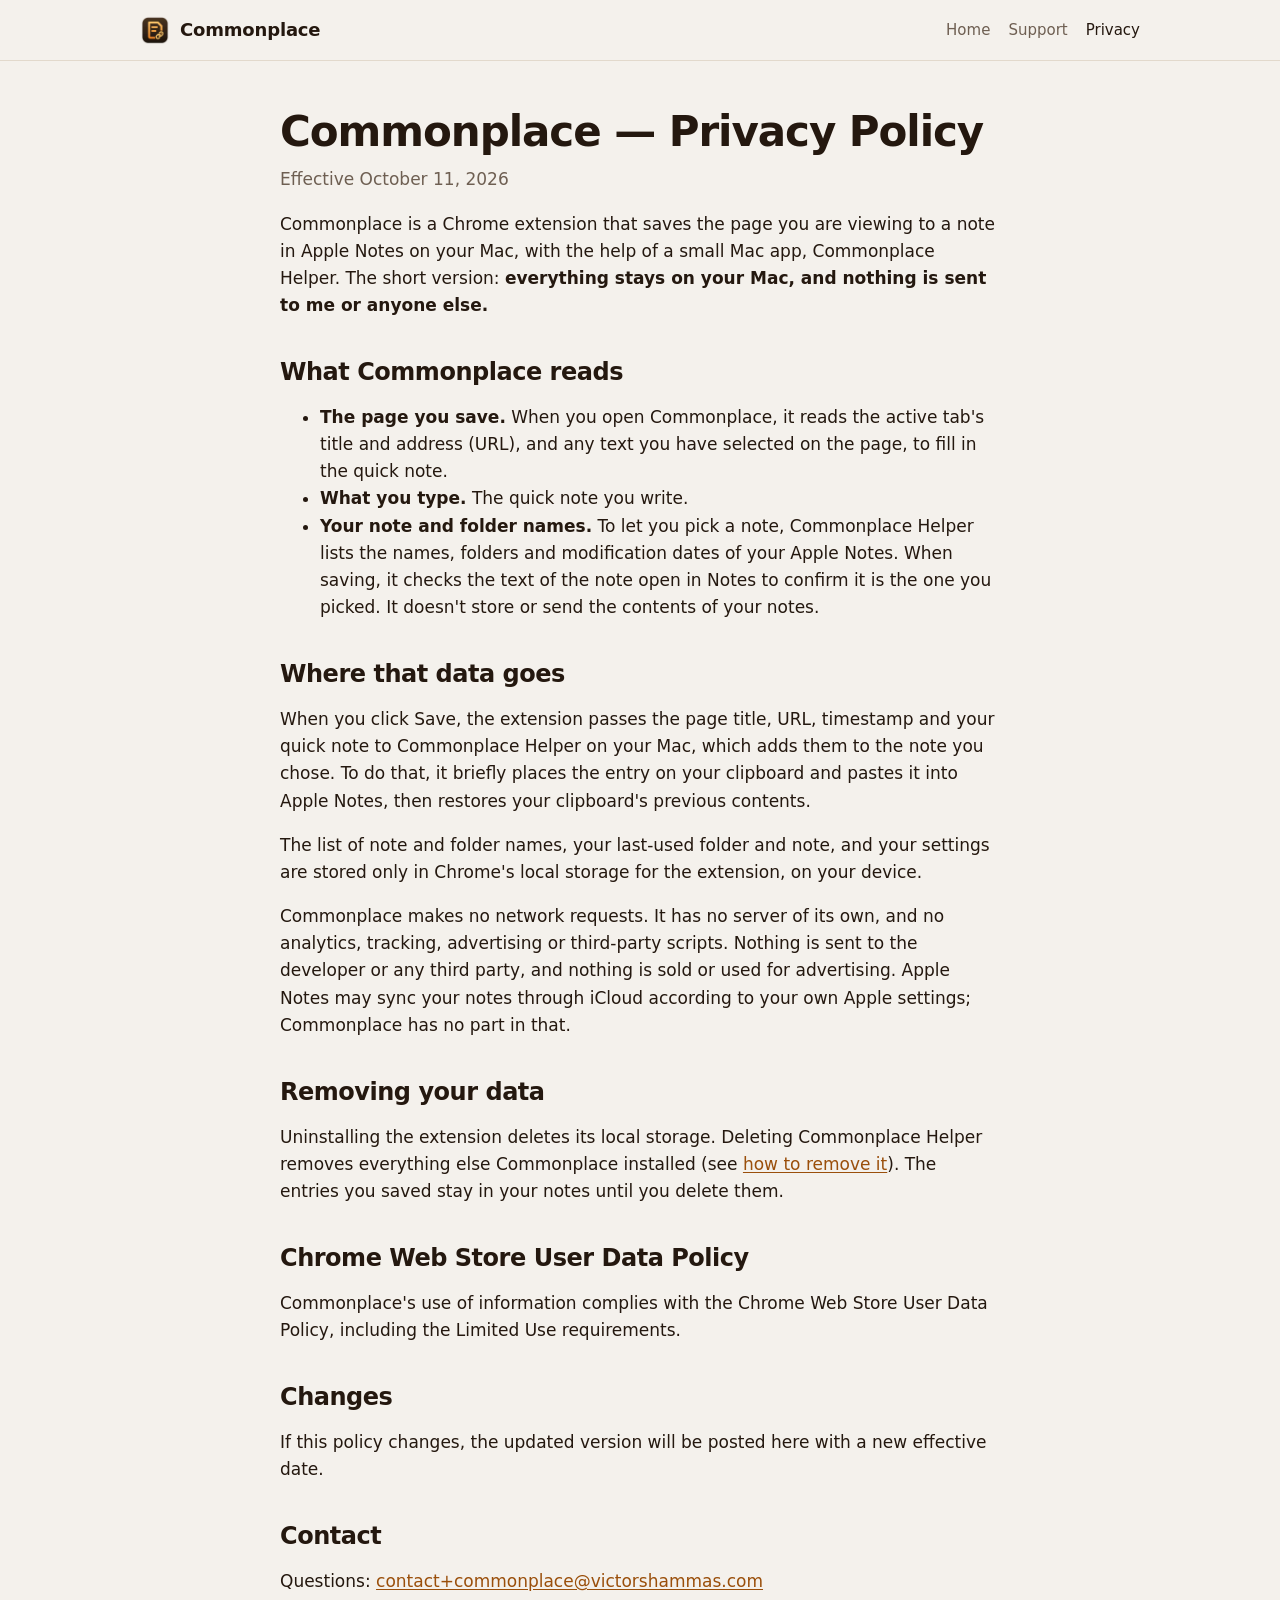
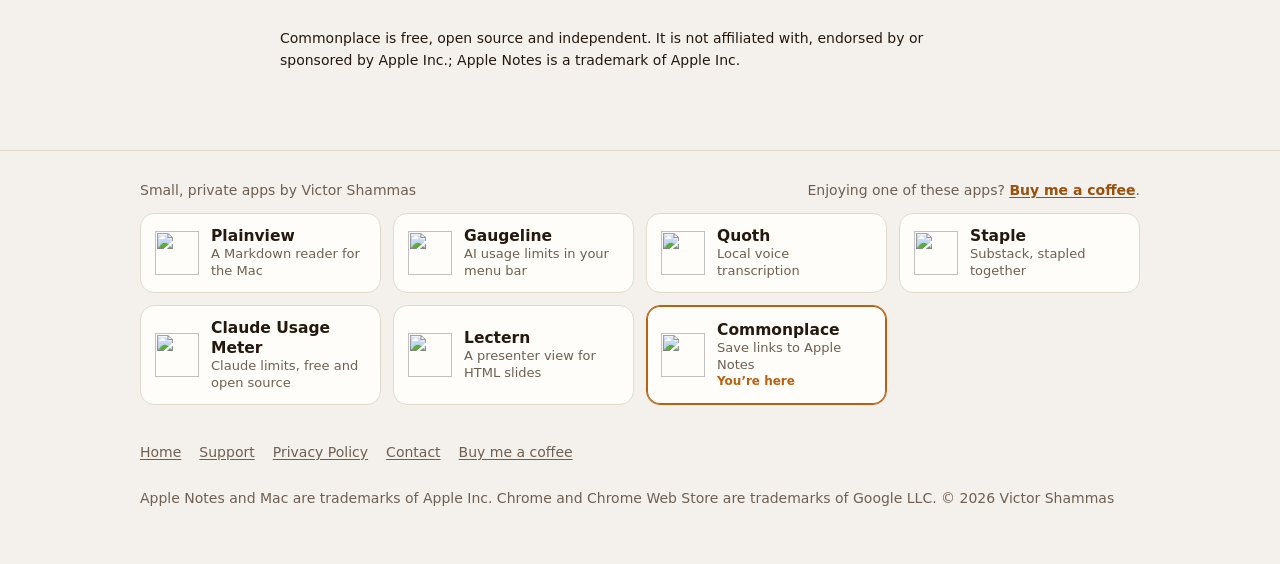
==== docs/privacy.html @ 4eefa0d8 "Add the Commonplace website (victorshammas.com/commonplace) Home, support and privacy pages in the s" ====
<!doctype html>
<html lang="en">
<head>
<meta charset="utf-8">
<meta name="viewport" content="width=device-width, initial-scale=1">
<title>Privacy Policy · Commonplace</title>
<meta name="description" content="Commonplace privacy policy: everything stays on your Mac. No account, no server, no analytics, no network requests, and nothing is sent to the developer or anyone else.">
<meta name="color-scheme" content="light dark">
<link rel="icon" type="image/png" href="favicon.png">
<link rel="apple-touch-icon" href="apple-touch-icon.png">
<link rel="stylesheet" href="style.css">
</head>
<body>
<header class="site-header">
  <div class="wrap">
    <a class="brand" href="./"><img src="icon.png" alt="" width="30" height="30">Commonplace</a>
    <nav class="nav" aria-label="Main">
      <a href="./" class="hide-sm">Home</a>
      <a href="support.html">Support</a>
      <a href="privacy.html" aria-current="page">Privacy</a>
    </nav>
  </div>
</header>

<main class="doc">
  <div class="wrap narrow">
    <!-- Text from PRIVACY.md in the repository root. Keep the two in sync. -->
    <h1>Commonplace — Privacy Policy</h1>
    <p class="meta-line">Effective October 11, 2026</p>

    <p>Commonplace is a Chrome extension that saves the page you are viewing to a note in Apple Notes on your Mac, with the help of a small Mac app, Commonplace Helper. The short version: <strong>everything stays on your Mac, and nothing is sent to me or anyone else.</strong></p>

    <h2>What Commonplace reads</h2>
    <ul>
      <li><strong>The page you save.</strong> When you open Commonplace, it reads the active tab's title and address (URL), and any text you have selected on the page, to fill in the quick note.</li>
      <li><strong>What you type.</strong> The quick note you write.</li>
      <li><strong>Your note and folder names.</strong> To let you pick a note, Commonplace Helper lists the names, folders and modification dates of your Apple Notes. When saving, it checks the text of the note open in Notes to confirm it is the one you picked. It doesn't store or send the contents of your notes.</li>
    </ul>

    <h2>Where that data goes</h2>
    <p>When you click Save, the extension passes the page title, URL, timestamp and your quick note to Commonplace Helper on your Mac, which adds them to the note you chose. To do that, it briefly places the entry on your clipboard and pastes it into Apple Notes, then restores your clipboard's previous contents.</p>
    <p>The list of note and folder names, your last-used folder and note, and your settings are stored only in Chrome's local storage for the extension, on your device.</p>
    <p>Commonplace makes no network requests. It has no server of its own, and no analytics, tracking, advertising or third-party scripts. Nothing is sent to the developer or any third party, and nothing is sold or used for advertising. Apple Notes may sync your notes through iCloud according to your own Apple settings; Commonplace has no part in that.</p>

    <h2>Removing your data</h2>
    <p>Uninstalling the extension deletes its local storage. Deleting Commonplace Helper removes everything else Commonplace installed (see <a href="support.html#remove">how to remove it</a>). The entries you saved stay in your notes until you delete them.</p>

    <h2>Chrome Web Store User Data Policy</h2>
    <p>Commonplace's use of information complies with the Chrome Web Store User Data Policy, including the Limited Use requirements.</p>

    <h2>Changes</h2>
    <p>If this policy changes, the updated version will be posted here with a new effective date.</p>

    <h2>Contact</h2>
    <p>Questions: <a href="mailto:contact+commonplace@victorshammas.com">contact+commonplace@victorshammas.com</a></p>

    <p class="fineprint" style="margin-top:32px">Commonplace is free, open source and independent. It is not affiliated with, endorsed by or sponsored by Apple Inc.; Apple Notes is a trademark of Apple Inc.</p>
  </div>
</main>

<section class="app-bar" aria-label="Apps by Victor Shammas">
  <div class="wrap">
    <div class="app-bar-head">
      <p class="app-bar-title"><a href="https://victorshammas.com/apps/">Small, private apps by Victor Shammas</a></p>
      <p class="app-bar-coffee">Enjoying one of these apps? <a href="https://buymeacoffee.com/victorshammas">Buy me a coffee</a>.</p>
    </div>
    <div class="app-tiles">
      <a class="app-tile" href="https://victorshammas.com/plainview/"><img src="https://victorshammas.com/plainview/icon.png" alt="" width="44" height="44"><span><strong>Plainview</strong><small>A Markdown reader for the Mac</small></span></a>
      <a class="app-tile" href="https://victorshammas.com/gaugeline/"><img src="https://victorshammas.com/gaugeline/icon.png" alt="" width="44" height="44"><span><strong>Gaugeline</strong><small>AI usage limits in your menu bar</small></span></a>
      <a class="app-tile" href="https://victorshammas.com/quoth/"><img src="https://victorshammas.com/quoth/icon.png" alt="" width="44" height="44"><span><strong>Quoth</strong><small>Local voice transcription</small></span></a>
      <a class="app-tile" href="https://victorshammas.com/staple/"><img src="https://victorshammas.com/staple/icon.png" alt="" width="44" height="44"><span><strong>Staple</strong><small>Substack, stapled together</small></span></a>
      <a class="app-tile" href="https://victorshammas.com/claude-usage-meter/"><img src="https://victorshammas.com/claude-usage-meter/icon.png" alt="" width="44" height="44"><span><strong>Claude Usage Meter</strong><small>Claude limits, free and open source</small></span></a>
      <a class="app-tile" href="https://victorshammas.com/lectern/"><img src="https://victorshammas.com/lectern/icon.png" alt="" width="44" height="44"><span><strong>Lectern</strong><small>A presenter view for HTML slides</small></span></a>
      <a class="app-tile current" aria-current="page" href="https://victorshammas.com/commonplace/"><img src="https://victorshammas.com/commonplace/icon.png" alt="" width="44" height="44"><span><strong>Commonplace</strong><small>Save links to Apple Notes</small><em>You’re here</em></span></a>
    </div>
  </div>
</section>

<footer>
  <div class="wrap">
    <nav aria-label="Footer"><a href="./">Home</a><a href="support.html">Support</a><a href="privacy.html">Privacy Policy</a><a href="mailto:contact+commonplace@victorshammas.com">Contact</a><a href="https://buymeacoffee.com/victorshammas">Buy me a coffee</a></nav>
    <p>Apple Notes and Mac are trademarks of Apple Inc. Chrome and Chrome Web Store are trademarks of Google LLC. © 2026 Victor Shammas</p>
  </div>
</footer>
</body>
</html>
---- docs/style.css ----
/* Commonplace site: one stylesheet, no external fonts, scripts or trackers.
   Shared with Plainview, Gaugeline and Quoth (victorshammas.com); only the hero figure and the four-tile app bar differ. */
:root {
  /* Brand palette, matching the extension icon: espresso (#553E27 → #261B10), amber (#FFD27E → #F39C2F). Same as Gaugeline's. */
  --bg: #f4f1ec;
  --surface: #fffdf9;
  --surface-2: #ece6dd;
  --text: #24180f;
  --muted: #6e5f52;
  --line: #e2d9cc;
  --accent: #b8610f;
  --accent-ink: #ffffff;
  --link: #9a4f0b;
  --glow: rgba(238, 138, 37, .14);
  --ok: #3fa66b;
  --warn: #e8a33a;
  --bad: #e0563a;
  --track: #e7dfd3;
  --code-bg: #ede6dc;
  --shadow: 0 1px 2px rgba(36, 24, 15, .06), 0 8px 28px rgba(36, 24, 15, .09);
  --radius: 14px;
  color-scheme: light dark;
}
@media (prefers-color-scheme: dark) {
  :root {
    --bg: #1c140e;
    --surface: #2a1f16;
    --surface-2: #241a12;
    --text: #f6ebdd;
    --muted: #bca892;
    --line: #46321f;
    --accent: #ffb457;
    --accent-ink: #1c140e;
    --link: #ffc56a;
    --glow: rgba(255, 197, 106, .12);
    --track: #46321f;
    --code-bg: #33261b;
    --shadow: 0 1px 2px rgba(0, 0, 0, .35), 0 10px 30px rgba(0, 0, 0, .4);
  }
}

* { box-sizing: border-box; }
html { -webkit-text-size-adjust: 100%; }
body {
  margin: 0;
  background: var(--bg);
  color: var(--text);
  font: 17px/1.6 -apple-system, BlinkMacSystemFont, "SF Pro Text", "Segoe UI", system-ui, sans-serif;
  -webkit-font-smoothing: antialiased;
}
a { color: var(--link); text-underline-offset: 2px; }
a:hover { text-decoration-thickness: 2px; }
img { max-width: 100%; height: auto; }
code, kbd {
  font: .9em/1.4 ui-monospace, "SF Mono", Menlo, monospace;
  background: var(--code-bg);
  border-radius: 6px;
  padding: .12em .4em;
  overflow-wrap: anywhere;
}
pre {
  background: var(--code-bg);
  border-radius: 10px;
  padding: 14px 16px;
  overflow-x: auto;
  font: 14px/1.5 ui-monospace, "SF Mono", Menlo, monospace;
}
pre code { background: none; padding: 0; }

.wrap { max-width: 1040px; margin: 0 auto; padding: 0 20px; }
.narrow { max-width: 760px; }

/* Header */
.site-header { border-bottom: 1px solid var(--line); background: color-mix(in srgb, var(--bg) 88%, transparent); position: sticky; top: 0; backdrop-filter: saturate(160%) blur(12px); -webkit-backdrop-filter: saturate(160%) blur(12px); z-index: 10; }
.site-header .wrap { display: flex; align-items: center; justify-content: space-between; gap: 16px; height: 60px; }
.brand { display: flex; align-items: center; gap: 10px; font-weight: 700; font-size: 18px; color: var(--text); text-decoration: none; letter-spacing: -.01em; }
.brand img { width: 30px; height: 30px; }
.nav { display: flex; gap: 18px; font-size: 15px; }
.nav a { color: var(--muted); text-decoration: none; }
.nav a:hover, .nav a[aria-current="page"] { color: var(--text); }

/* Hero */
.hero { padding: 72px 0 40px; background: radial-gradient(60% 70% at 78% 40%, var(--glow), transparent 70%); }
.hero .wrap { display: grid; grid-template-columns: 1.05fr 1fr; gap: 48px; align-items: center; }
.hero-icon { width: 96px; height: 96px; margin-bottom: 18px; }
h1 { font-size: clamp(34px, 5vw, 52px); line-height: 1.08; letter-spacing: -.025em; margin: 0 0 18px; }
.lede { font-size: 20px; color: var(--muted); margin: 0 0 26px; max-width: 34em; }
.cta-row { display: flex; flex-wrap: wrap; align-items: center; gap: 14px 18px; }
.btn {
  display: inline-flex; align-items: center; gap: 10px;
  background: var(--text); color: var(--bg);
  padding: 12px 20px; border-radius: 12px;
  font-weight: 600; text-decoration: none; font-size: 16px;
}
.btn:hover { opacity: .9; }
.btn small { font-weight: 500; opacity: .75; }
.fineprint { color: var(--muted); font-size: 14px; }

/* Screenshot frame: a real 1280×800 screenshot in a plain window. */
.shot { margin: 0; background: var(--surface); border: 1px solid var(--line); border-radius: 12px; box-shadow: var(--shadow); overflow: hidden; }
.win-bar { display: flex; align-items: center; gap: 8px; height: 34px; padding: 0 14px; border-bottom: 1px solid var(--line); background: var(--surface-2); font-size: 13px; font-weight: 600; color: var(--muted); }
.win-bar i { width: 12px; height: 12px; border-radius: 50%; background: #ff5f57; }
.win-bar i:nth-child(2) { background: #febc2e; } .win-bar i:nth-child(3) { background: #28c840; margin-right: 8px; }
.shot img { display: block; width: 100%; height: auto; }
.shot-wide { max-width: 880px; margin: 32px auto 0; }

/* Sections */
section { padding: 48px 0; }
h2 { font-size: clamp(26px, 3.4vw, 34px); letter-spacing: -.02em; line-height: 1.15; margin: 0 0 12px; }
h3 { font-size: 19px; margin: 0 0 6px; letter-spacing: -.01em; }
.section-lede { color: var(--muted); margin: 0 0 28px; max-width: 40em; }
.grid { display: grid; grid-template-columns: repeat(3, 1fr); gap: 16px; }
.card { background: var(--surface); border: 1px solid var(--line); border-radius: var(--radius); padding: 24px 28px; }
.card p { margin: 0; color: var(--muted); font-size: 15.5px; }
.steps { counter-reset: s; display: grid; grid-template-columns: repeat(3, 1fr); gap: 16px; }
.steps .card::before { counter-increment: s; content: counter(s); display: inline-grid; place-items: center; width: 30px; height: 30px; border-radius: 50%; background: var(--accent); color: var(--accent-ink); font-weight: 700; margin-bottom: 10px; }
.band { background: var(--surface-2); border-block: 1px solid var(--line); }
.checks { list-style: none; padding: 0; margin: 0; display: grid; grid-template-columns: 1fr 1fr; gap: 10px 28px; }
.checks li { padding-left: 28px; position: relative; }
.checks li::before { content: ""; position: absolute; left: 4px; top: .45em; width: 12px; height: 7px; border-left: 2.5px solid var(--accent); border-bottom: 2.5px solid var(--accent); transform: rotate(-45deg); }

/* Docs pages */
.doc { padding: 48px 0 24px; }
.doc h1 { font-size: clamp(30px, 4.4vw, 42px); }
.doc h2 { font-size: 24px; margin-top: 40px; }
.doc h3 { margin-top: 26px; }
.doc p, .doc li { color: var(--text); }
.doc .meta-line { color: var(--muted); margin-top: -6px; }
.tldr { background: var(--surface); border: 1px solid var(--line); border-left: 4px solid var(--accent); border-radius: 10px; padding: 18px 28px; margin: 24px 0; }
.tldr ul { margin: 8px 0 0; padding-left: 20px; }
table { width: 100%; border-collapse: collapse; margin: 16px 0; font-size: 15.5px; display: block; overflow-x: auto; }
th, td { text-align: left; vertical-align: top; padding: 10px 12px; border-bottom: 1px solid var(--line); }
th { color: var(--muted); font-weight: 600; font-size: 14px; }
details { background: var(--surface); border: 1px solid var(--line); border-radius: 12px; padding: 6px 28px; margin: 12px 0; }
details[open] { padding-bottom: 18px; }
summary { cursor: pointer; font-weight: 600; padding: 14px 0; list-style-position: inside; }
summary::-webkit-details-marker { margin-right: 6px; }
details > :not(summary) { margin-left: 0; margin-right: 0; }
summary::marker { color: var(--muted); }
.toc { display: flex; flex-wrap: wrap; gap: 8px; margin: 18px 0 8px; padding: 0; list-style: none; }
.toc a { display: inline-block; padding: 6px 12px; border: 1px solid var(--line); border-radius: 999px; text-decoration: none; color: var(--text); font-size: 14.5px; background: var(--surface); }

/* Footer */
footer { border-top: 1px solid var(--line); margin-top: 40px; padding: 28px 0 40px; color: var(--muted); font-size: 14px; }
footer .wrap { display: grid; gap: 10px; }
footer nav { display: flex; flex-wrap: wrap; gap: 18px; }
footer a { color: var(--muted); }

@media (max-width: 820px) {
  details, .card, .tldr { padding-left: 20px; padding-right: 20px; }
  .hero { padding-top: 40px; }
  .hero .wrap, .grid, .steps { grid-template-columns: 1fr; }
  .hero .wrap { gap: 32px; }
  .checks { grid-template-columns: 1fr; }
  .nav { gap: 14px; }
}
@media (max-width: 600px) {
  .stack thead { display: none; }
  .stack, .stack tbody, .stack tr, .stack td { display: block; width: 100%; }
  .stack tr { border-bottom: 1px solid var(--line); padding: 8px 0; }
  .stack td { border: 0; padding: 4px 0; }
  .stack td:first-child { font-weight: 600; }
  .stack td:not(:first-child)::before { content: attr(data-label) ": "; color: var(--muted); font-weight: 600; }
}
@media (max-width: 420px) {
  .nav a.hide-sm { display: none; }
  body { font-size: 16px; }
  .lede { font-size: 18px; }
}

/* App bar: the family of apps, shared by every site (Plainview, Gaugeline, Quoth, Staple, Claude Usage Meter, Lectern, Commonplace). */
.app-bar { border-top: 1px solid var(--line); margin-top: 40px; padding: 28px 0 8px; }
.app-bar + footer { margin-top: 0; border-top: 0; }
.app-bar-title { color: var(--muted); font-size: 14px; margin: 0 0 12px; }
.app-bar-head { display: flex; flex-wrap: wrap; justify-content: space-between; align-items: baseline; gap: 4px 18px; margin: 0 0 12px; }
.app-bar-head p { margin: 0; color: var(--muted); font-size: 14px; }
.app-bar-title a { color: inherit; text-decoration: none; }
.app-bar-title a:hover { color: var(--text); text-decoration: underline; }
.app-bar-coffee a { color: var(--link); font-weight: 600; }
.app-tiles { display: grid; grid-template-columns: repeat(4, 1fr); gap: 12px; }
.app-tile { display: flex; align-items: center; gap: 12px; padding: 12px 14px; border: 1px solid var(--line); border-radius: var(--radius); background: var(--surface); color: var(--text); text-decoration: none; }
.app-tile:hover { border-color: var(--accent); }
.app-tile img { width: 44px; height: 44px; flex: none; }
.app-tile span { display: grid; line-height: 1.3; }
.app-tile strong { font-size: 15.5px; }
.app-tile small { color: var(--muted); font-size: 13px; }
.app-tile em { color: var(--accent); font-size: 12px; font-style: normal; font-weight: 600; }
.app-tile.current { box-shadow: inset 0 0 0 1px var(--accent); border-color: var(--accent); }
/* Seven apps: four across, then three; icon beside the text. */
@media (max-width: 1000px) { .app-tiles { grid-template-columns: repeat(3, 1fr); } }
@media (max-width: 760px) { .app-tiles { grid-template-columns: 1fr 1fr; } }
@media (max-width: 560px) { .app-tiles { grid-template-columns: 1fr; } }
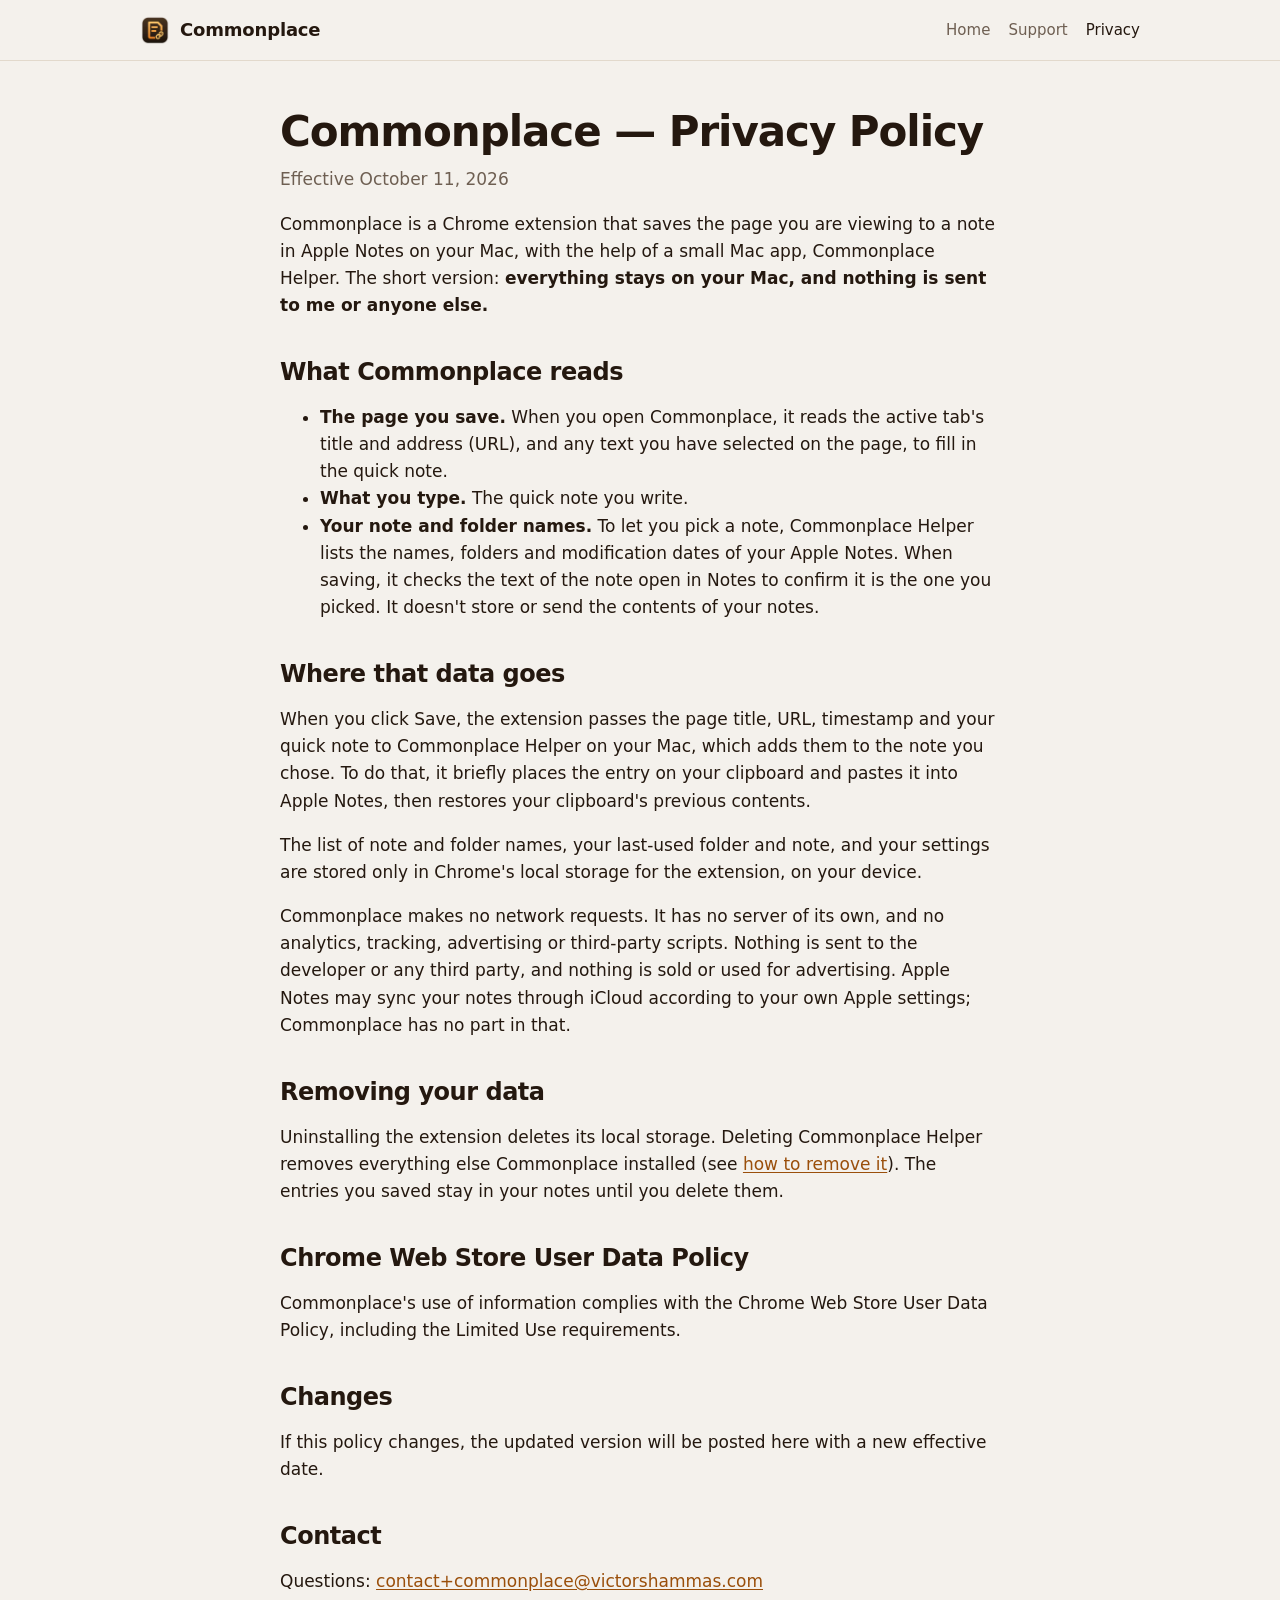
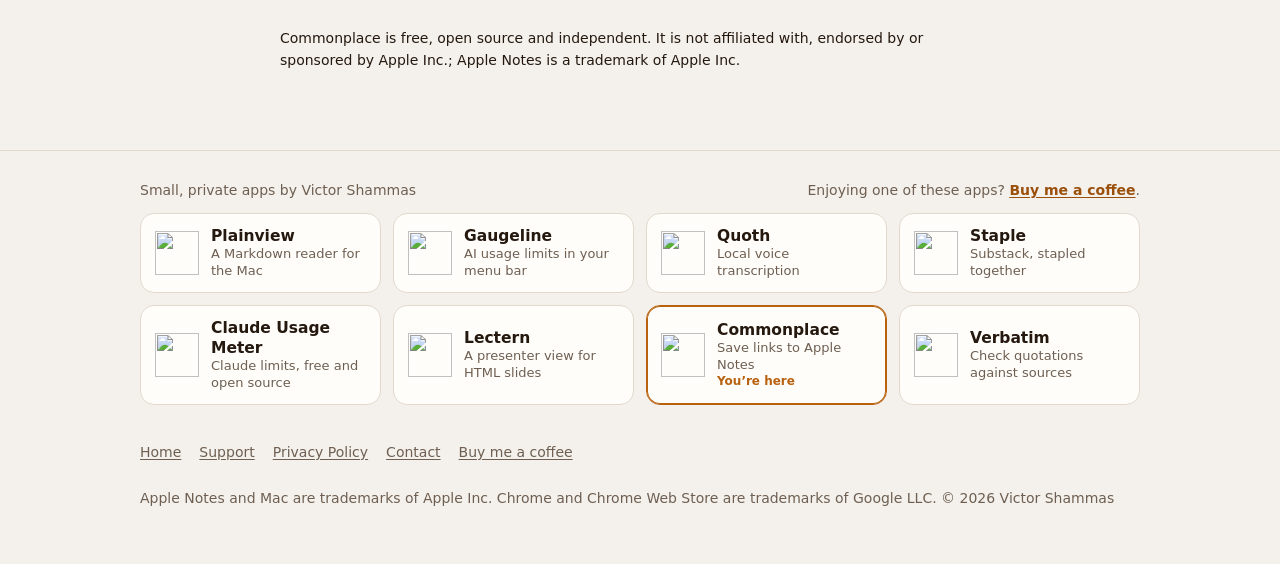
==== commit 9e1c0f54: "App bar: add Verbatim Co-Authored-By: Claude Opus 5.5 <noreply@anthropic.com> Claude-Session: https:" ====
--- a/docs/privacy.html
+++ b/docs/privacy.html
@@ -72,6 +72,7 @@
       <a class="app-tile" href="https://victorshammas.com/claude-usage-meter/"><img src="https://victorshammas.com/claude-usage-meter/icon.png" alt="" width="44" height="44"><span><strong>Claude Usage Meter</strong><small>Claude limits, free and open source</small></span></a>
       <a class="app-tile" href="https://victorshammas.com/lectern/"><img src="https://victorshammas.com/lectern/icon.png" alt="" width="44" height="44"><span><strong>Lectern</strong><small>A presenter view for HTML slides</small></span></a>
       <a class="app-tile current" aria-current="page" href="https://victorshammas.com/commonplace/"><img src="https://victorshammas.com/commonplace/icon.png" alt="" width="44" height="44"><span><strong>Commonplace</strong><small>Save links to Apple Notes</small><em>You’re here</em></span></a>
+      <a class="app-tile" href="https://victorshammas.com/verbatim/"><img src="https://victorshammas.com/verbatim/icon.png" alt="" width="44" height="44"><span><strong>Verbatim</strong><small>Check quotations against sources</small></span></a>
     </div>
   </div>
 </section>
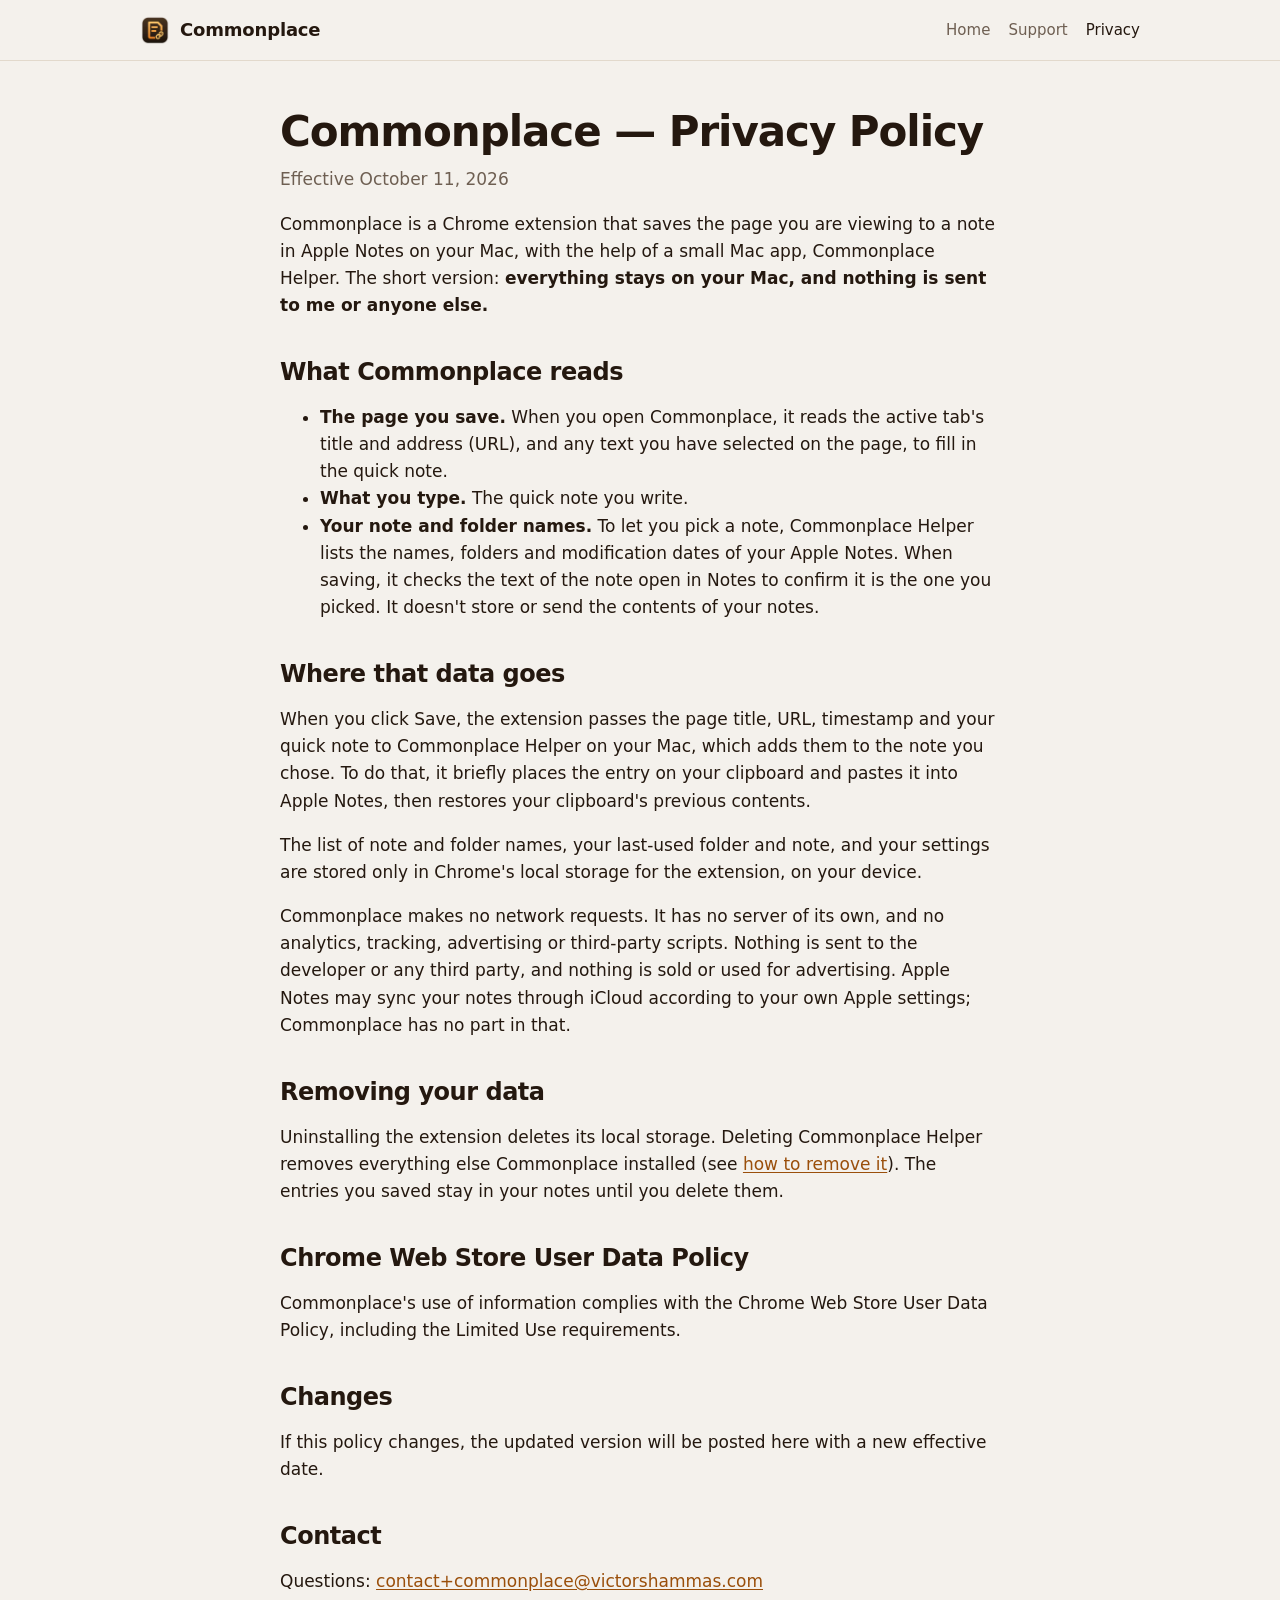
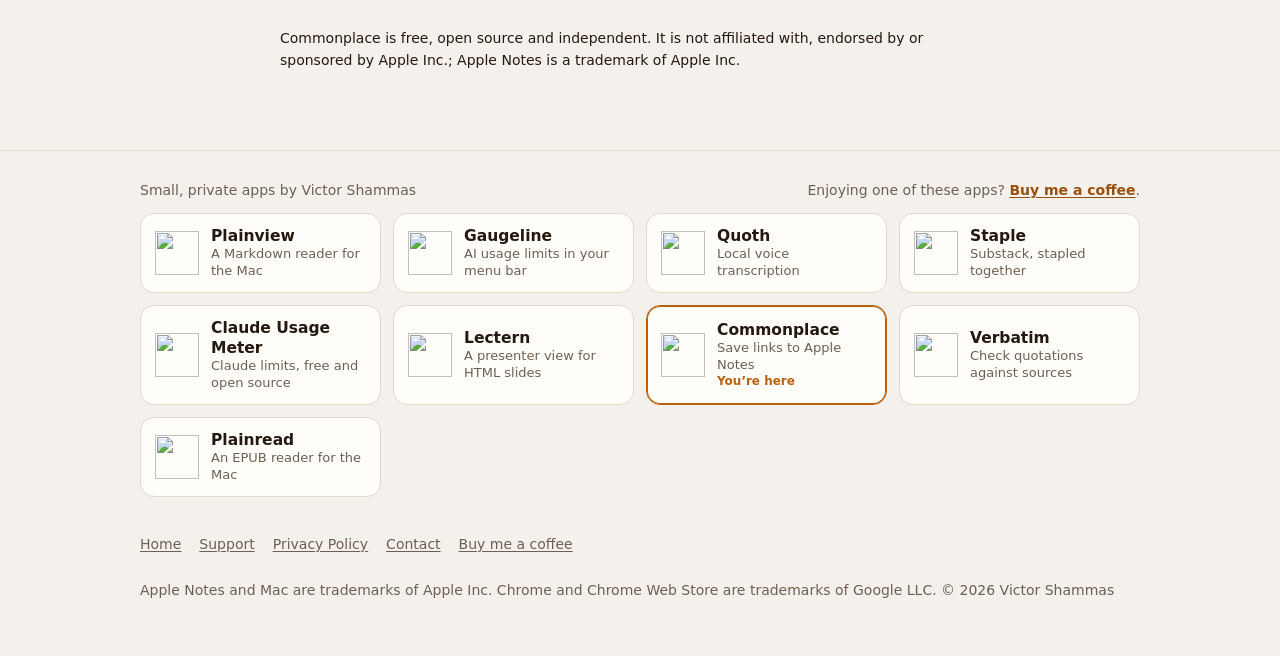
==== commit de1c2bfd: "App bar: add Plainread Plainread, an EPUB reader for the Mac (coming soon), joins the row of apps at" ====
--- a/docs/privacy.html
+++ b/docs/privacy.html
@@ -73,6 +73,7 @@
       <a class="app-tile" href="https://victorshammas.com/lectern/"><img src="https://victorshammas.com/lectern/icon.png" alt="" width="44" height="44"><span><strong>Lectern</strong><small>A presenter view for HTML slides</small></span></a>
       <a class="app-tile current" aria-current="page" href="https://victorshammas.com/commonplace/"><img src="https://victorshammas.com/commonplace/icon.png" alt="" width="44" height="44"><span><strong>Commonplace</strong><small>Save links to Apple Notes</small><em>You’re here</em></span></a>
       <a class="app-tile" href="https://victorshammas.com/verbatim/"><img src="https://victorshammas.com/verbatim/icon.png" alt="" width="44" height="44"><span><strong>Verbatim</strong><small>Check quotations against sources</small></span></a>
+      <a class="app-tile" href="https://victorshammas.com/plainread/"><img src="https://victorshammas.com/plainread/icon.png" alt="" width="44" height="44"><span><strong>Plainread</strong><small>An EPUB reader for the Mac</small></span></a>
     </div>
   </div>
 </section>
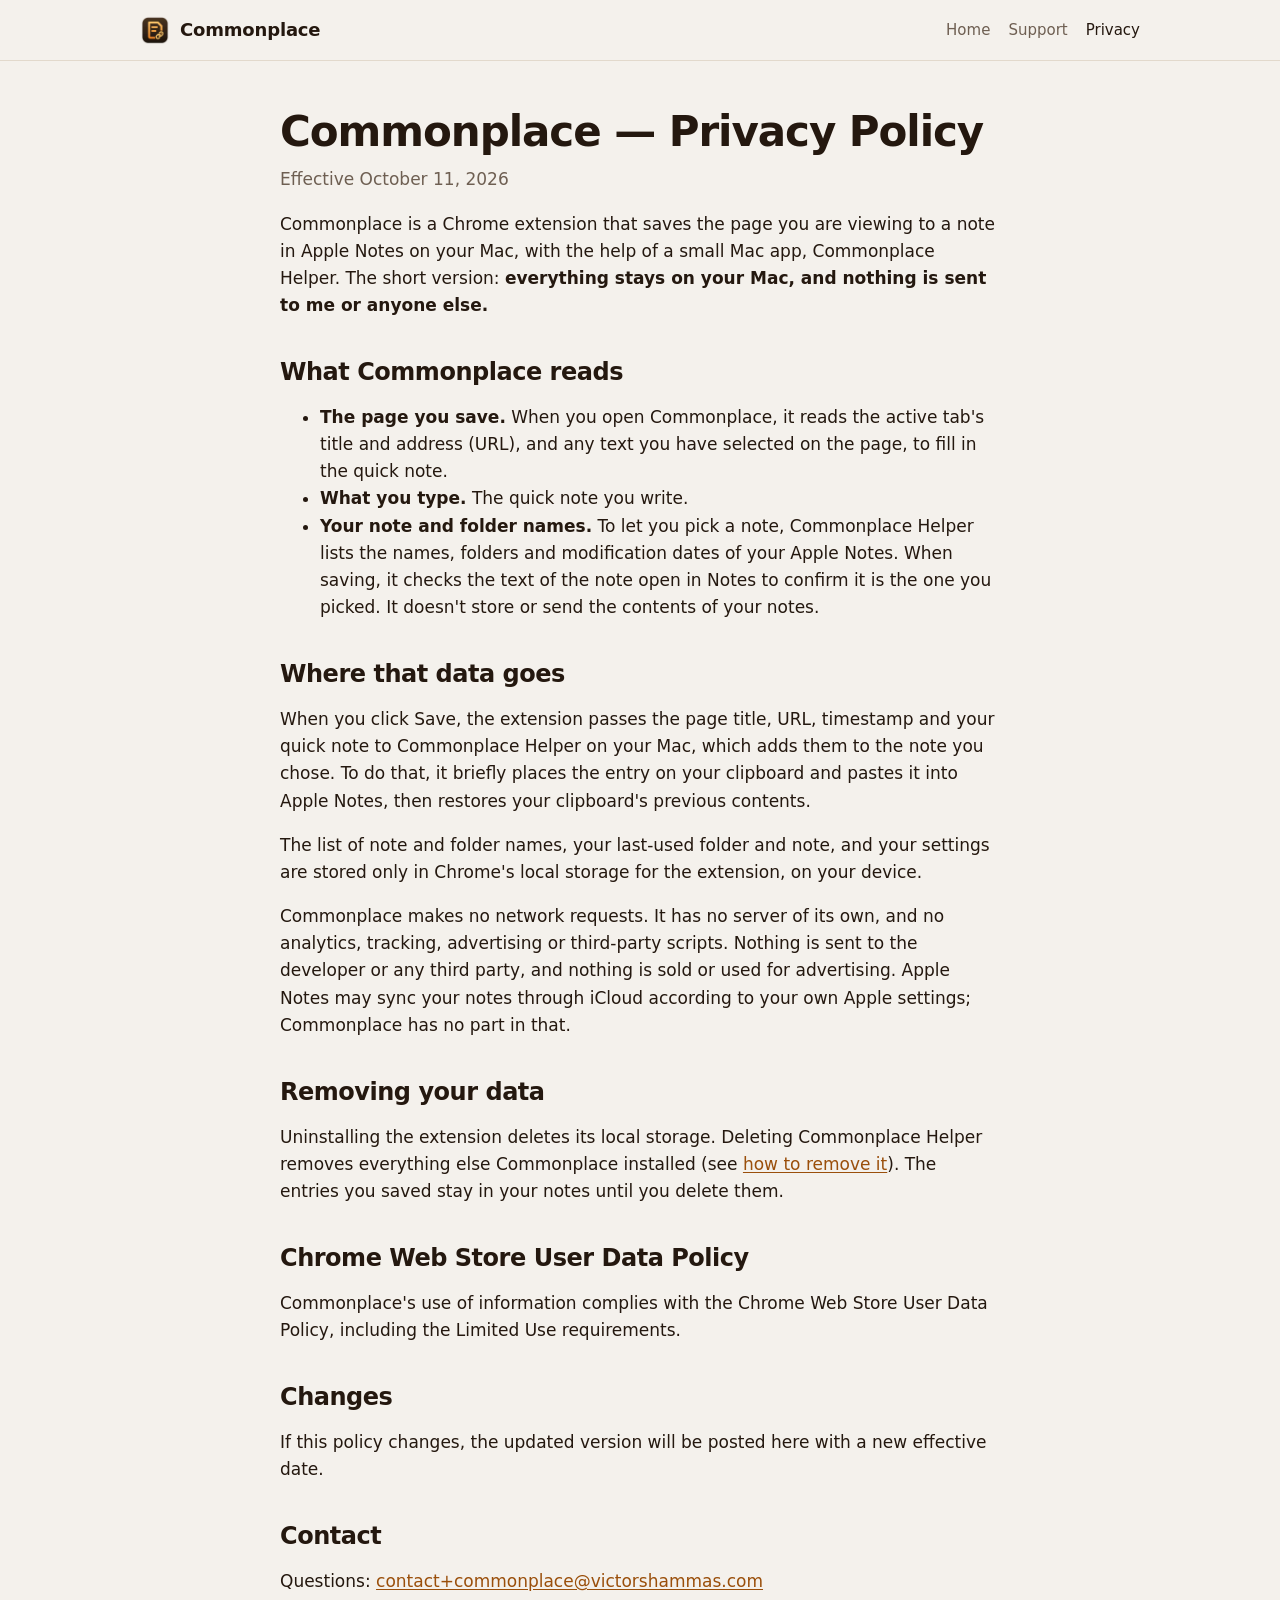
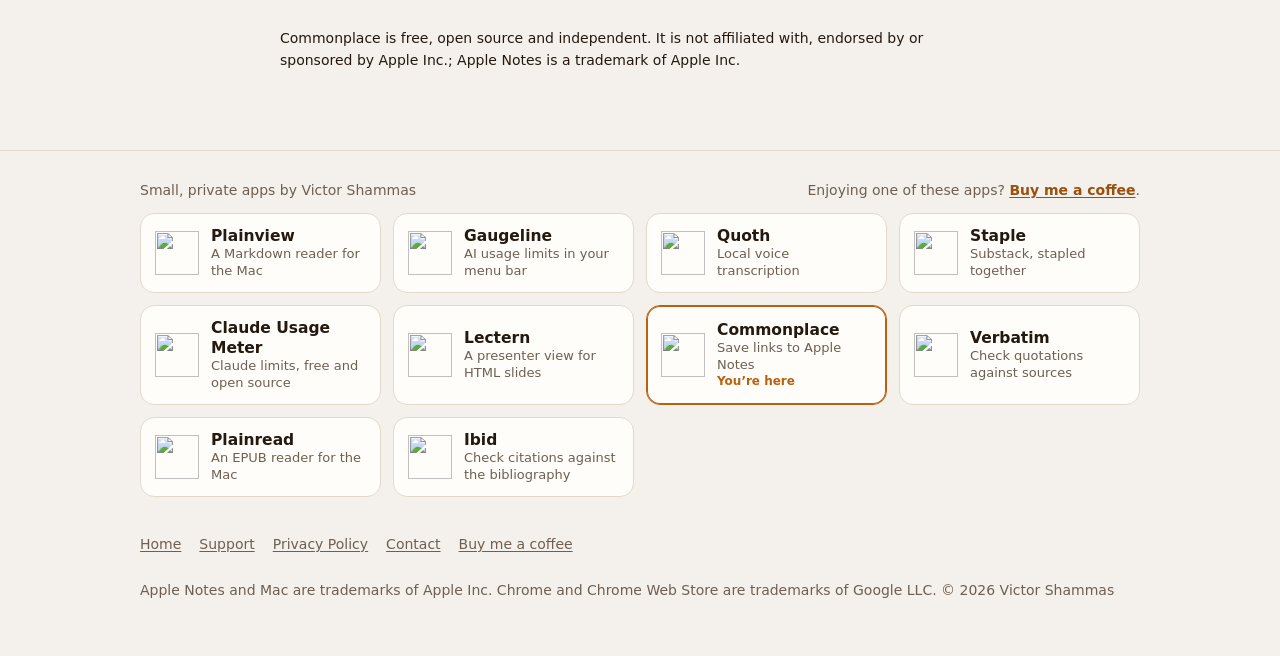
==== commit 85d8c7cc: "App bar: add Ibid Co-Authored-By: Claude Opus 5.5 <noreply@anthropic.com>" ====
--- a/docs/privacy.html
+++ b/docs/privacy.html
@@ -74,6 +74,7 @@
       <a class="app-tile current" aria-current="page" href="https://victorshammas.com/commonplace/"><img src="https://victorshammas.com/commonplace/icon.png" alt="" width="44" height="44"><span><strong>Commonplace</strong><small>Save links to Apple Notes</small><em>You’re here</em></span></a>
       <a class="app-tile" href="https://victorshammas.com/verbatim/"><img src="https://victorshammas.com/verbatim/icon.png" alt="" width="44" height="44"><span><strong>Verbatim</strong><small>Check quotations against sources</small></span></a>
       <a class="app-tile" href="https://victorshammas.com/plainread/"><img src="https://victorshammas.com/plainread/icon.png" alt="" width="44" height="44"><span><strong>Plainread</strong><small>An EPUB reader for the Mac</small></span></a>
+      <a class="app-tile" href="https://victorshammas.com/ibid/"><img src="https://victorshammas.com/ibid/icon.png" alt="" width="44" height="44"><span><strong>Ibid</strong><small>Check citations against the bibliography</small></span></a>
     </div>
   </div>
 </section>
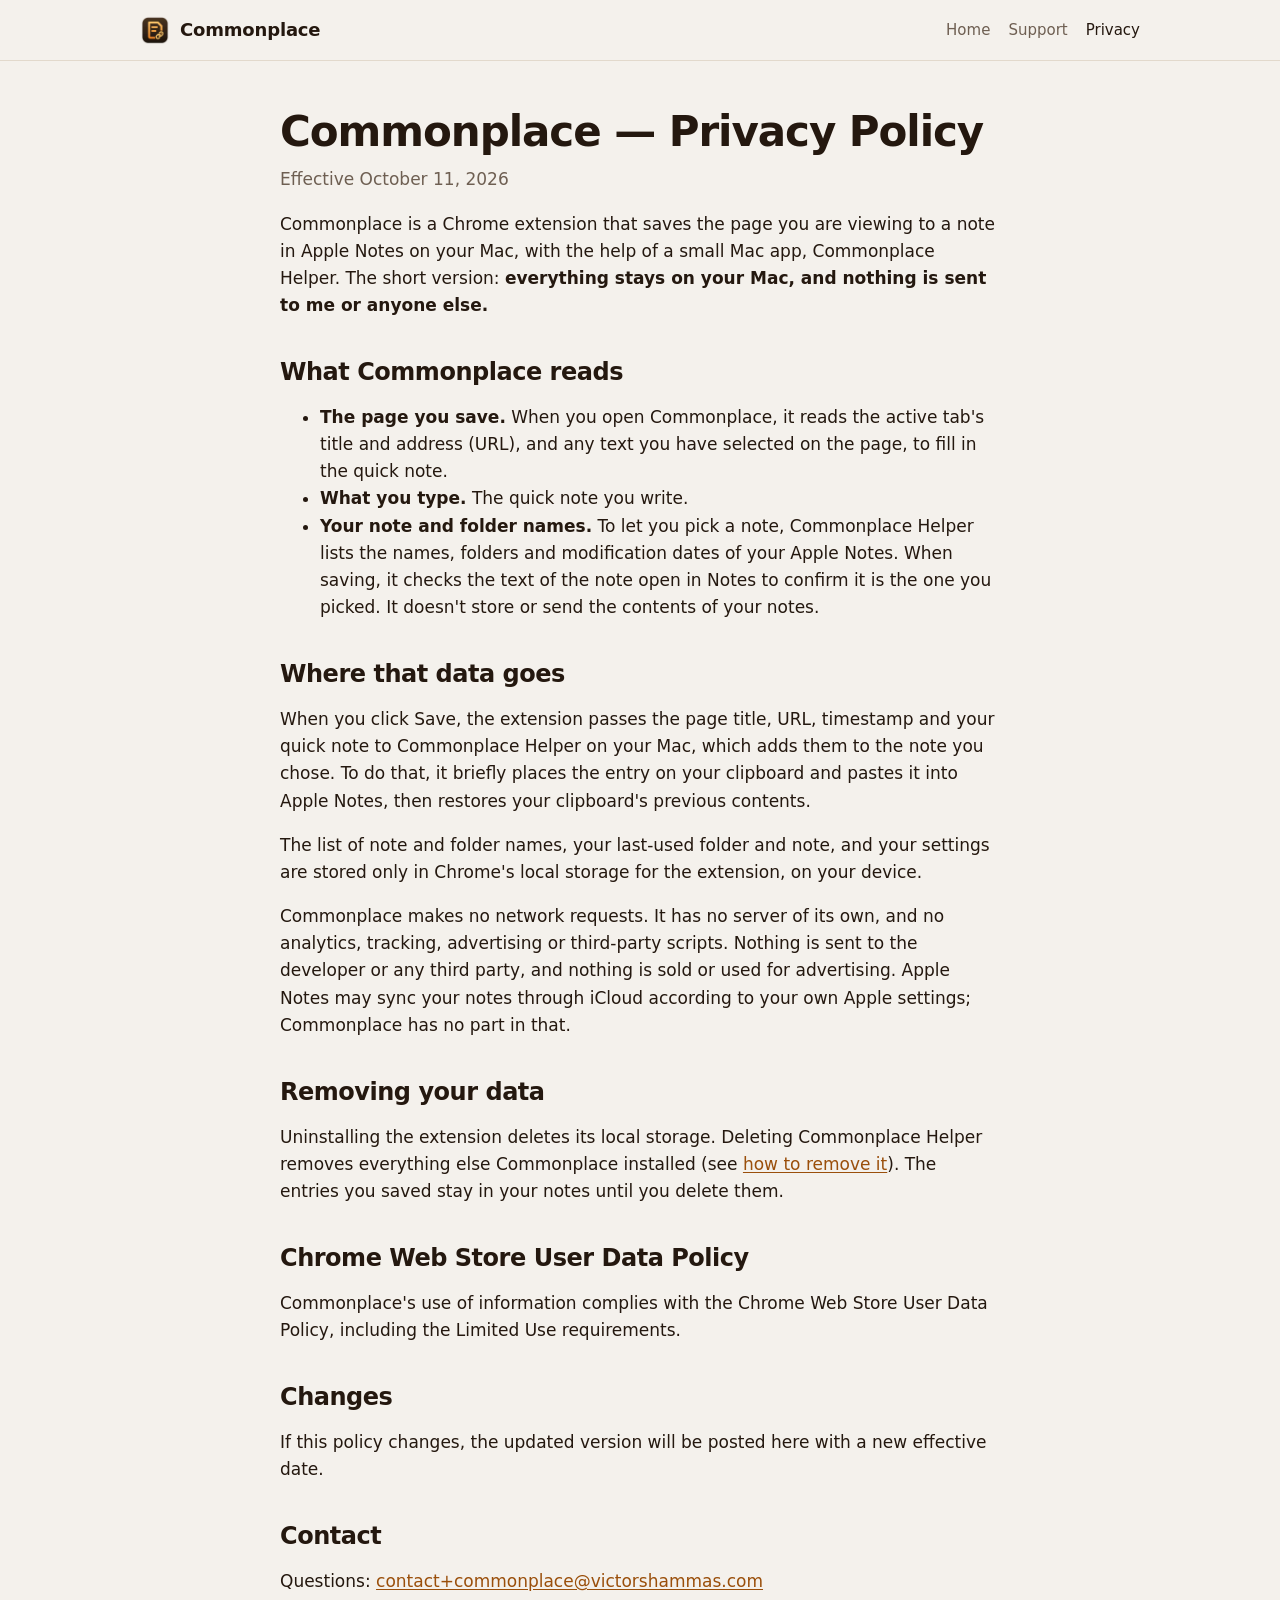
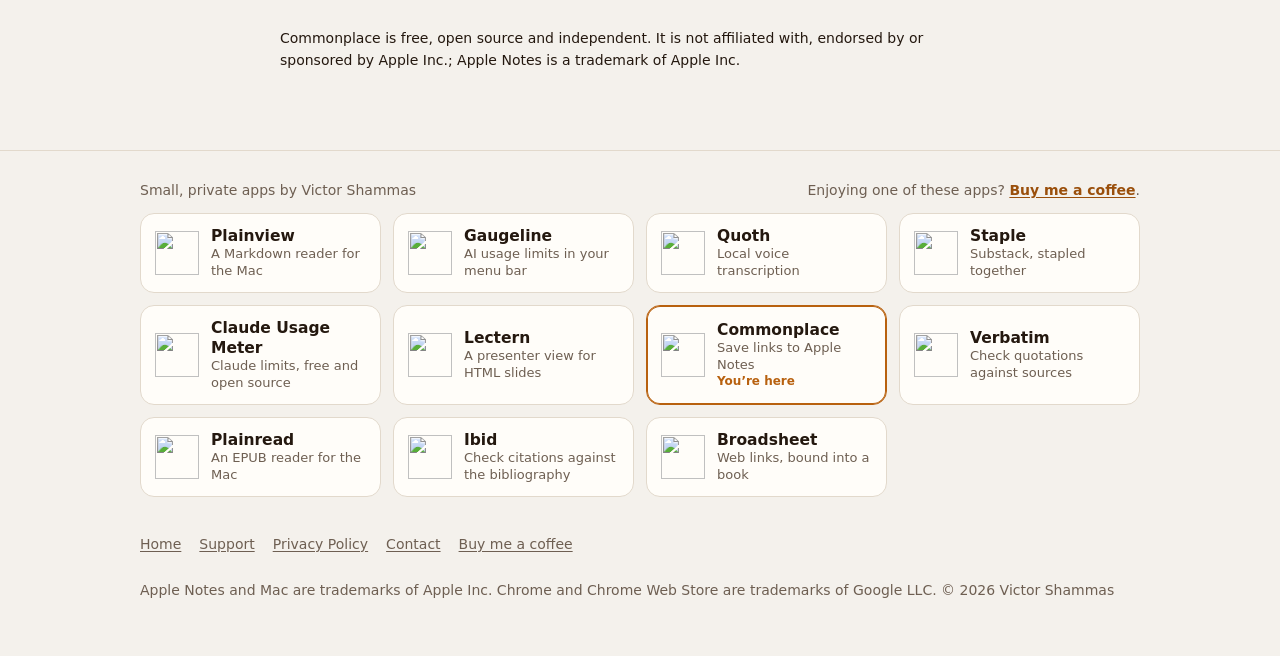
==== commit f277cefa: "App bar: add Broadsheet Co-Authored-By: Claude Opus 5.5 <noreply@anthropic.com> Claude-Session: http" ====
--- a/docs/privacy.html
+++ b/docs/privacy.html
@@ -75,6 +75,7 @@
       <a class="app-tile" href="https://victorshammas.com/verbatim/"><img src="https://victorshammas.com/verbatim/icon.png" alt="" width="44" height="44"><span><strong>Verbatim</strong><small>Check quotations against sources</small></span></a>
       <a class="app-tile" href="https://victorshammas.com/plainread/"><img src="https://victorshammas.com/plainread/icon.png" alt="" width="44" height="44"><span><strong>Plainread</strong><small>An EPUB reader for the Mac</small></span></a>
       <a class="app-tile" href="https://victorshammas.com/ibid/"><img src="https://victorshammas.com/ibid/icon.png" alt="" width="44" height="44"><span><strong>Ibid</strong><small>Check citations against the bibliography</small></span></a>
+      <a class="app-tile" href="https://victorshammas.com/broadsheet/"><img src="https://victorshammas.com/broadsheet/icon.png" alt="" width="44" height="44"><span><strong>Broadsheet</strong><small>Web links, bound into a book</small></span></a>
     </div>
   </div>
 </section>
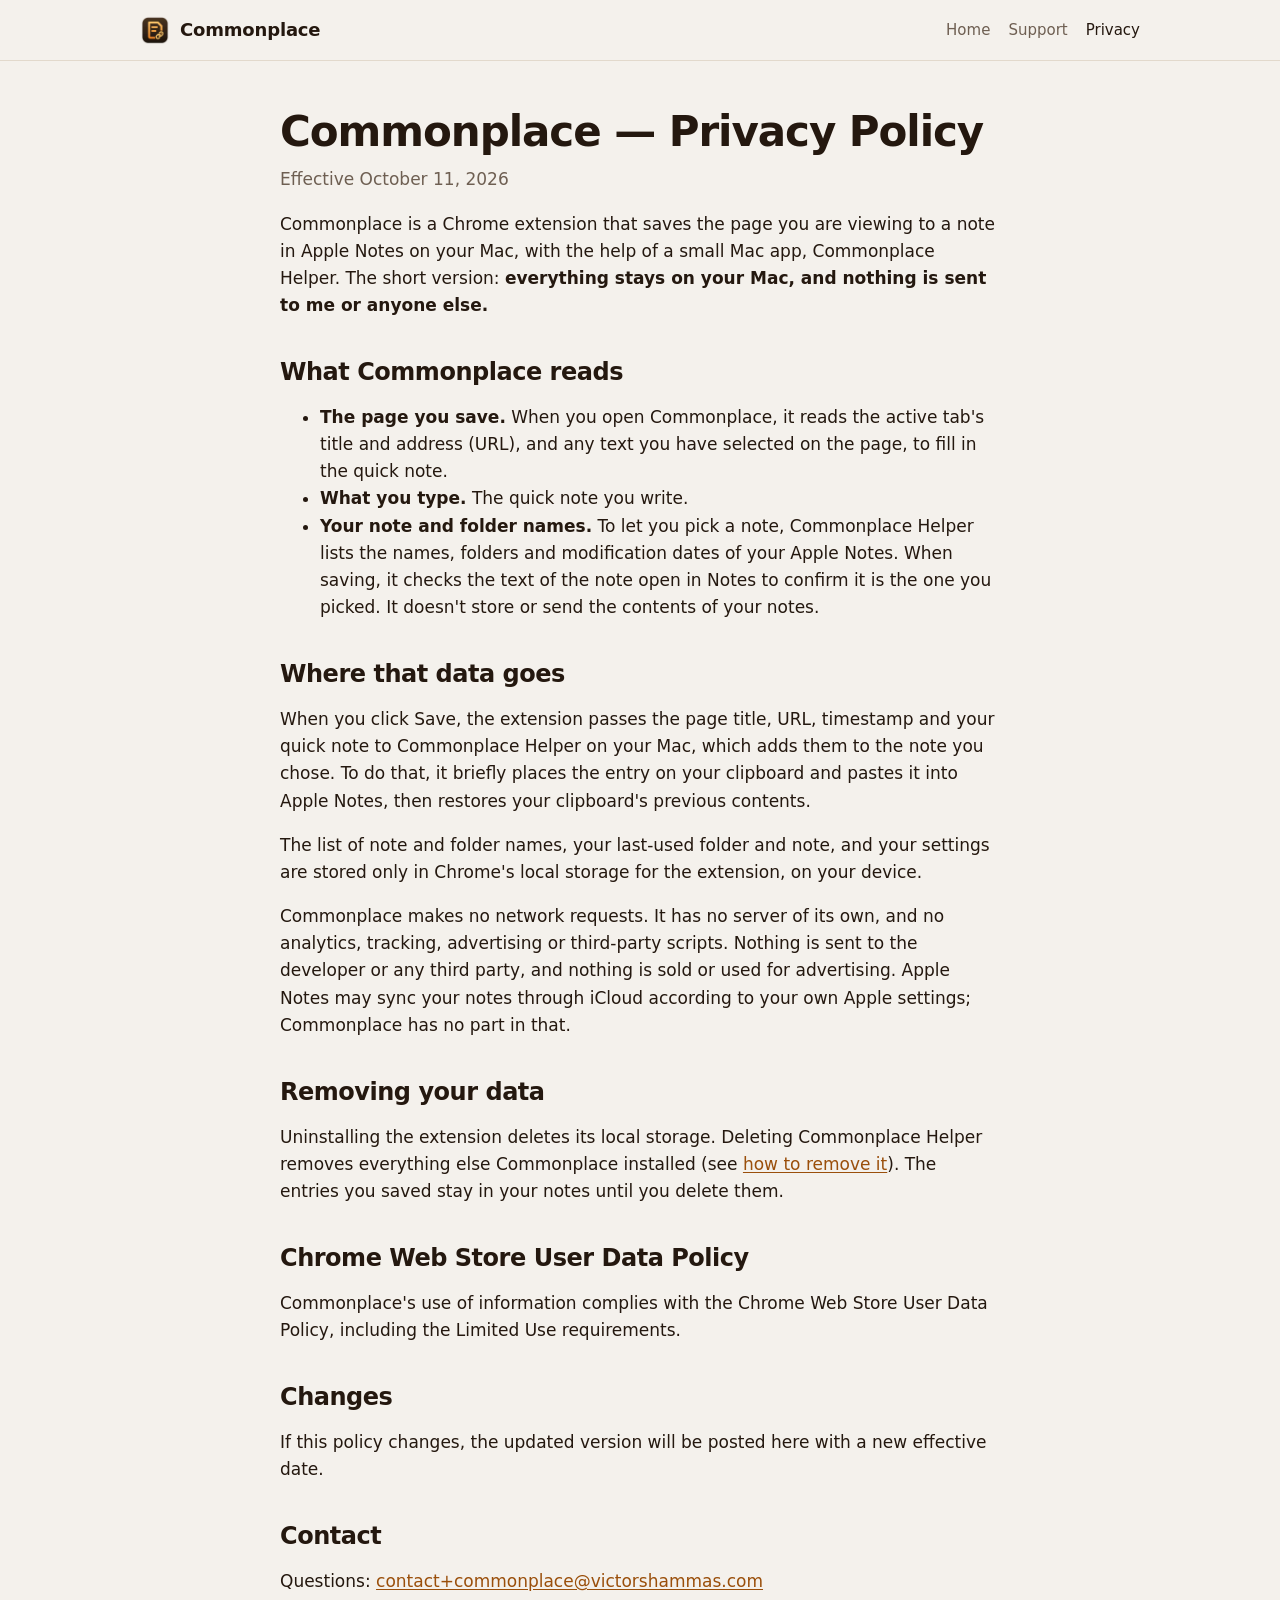
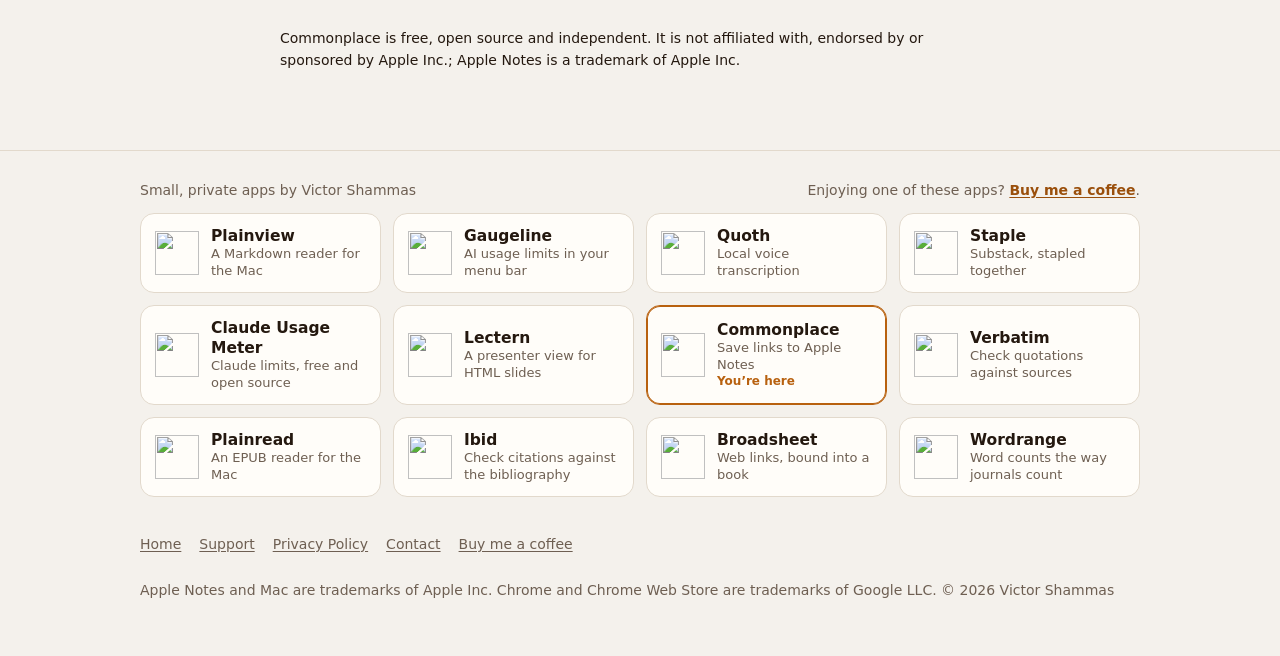
==== commit f48047e3: "App bar: add Wordrange Co-Authored-By: Claude Opus 5.5 <noreply@anthropic.com> Claude-Session: https" ====
--- a/docs/privacy.html
+++ b/docs/privacy.html
@@ -76,6 +76,7 @@
       <a class="app-tile" href="https://victorshammas.com/plainread/"><img src="https://victorshammas.com/plainread/icon.png" alt="" width="44" height="44"><span><strong>Plainread</strong><small>An EPUB reader for the Mac</small></span></a>
       <a class="app-tile" href="https://victorshammas.com/ibid/"><img src="https://victorshammas.com/ibid/icon.png" alt="" width="44" height="44"><span><strong>Ibid</strong><small>Check citations against the bibliography</small></span></a>
       <a class="app-tile" href="https://victorshammas.com/broadsheet/"><img src="https://victorshammas.com/broadsheet/icon.png" alt="" width="44" height="44"><span><strong>Broadsheet</strong><small>Web links, bound into a book</small></span></a>
+      <a class="app-tile" href="https://victorshammas.com/wordrange/"><img src="https://victorshammas.com/wordrange/icon.png" alt="" width="44" height="44"><span><strong>Wordrange</strong><small>Word counts the way journals count</small></span></a>
     </div>
   </div>
 </section>
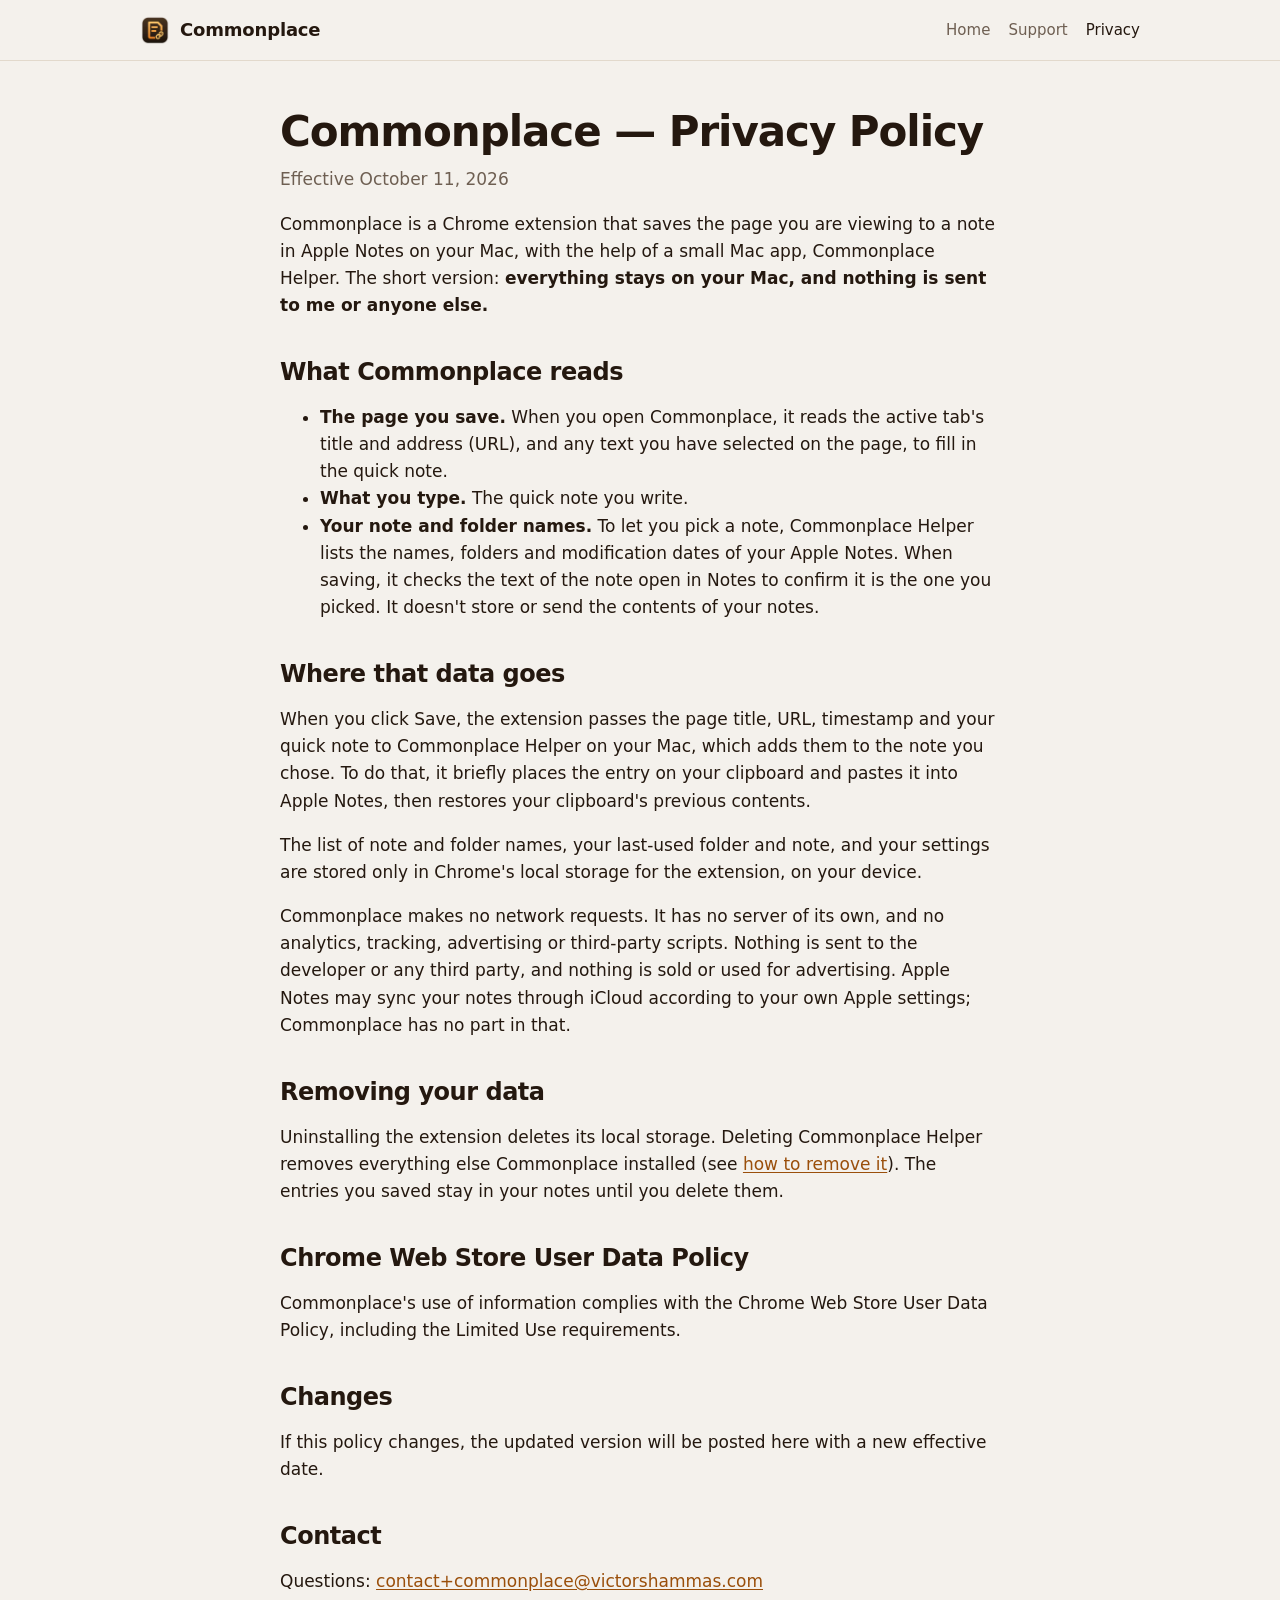
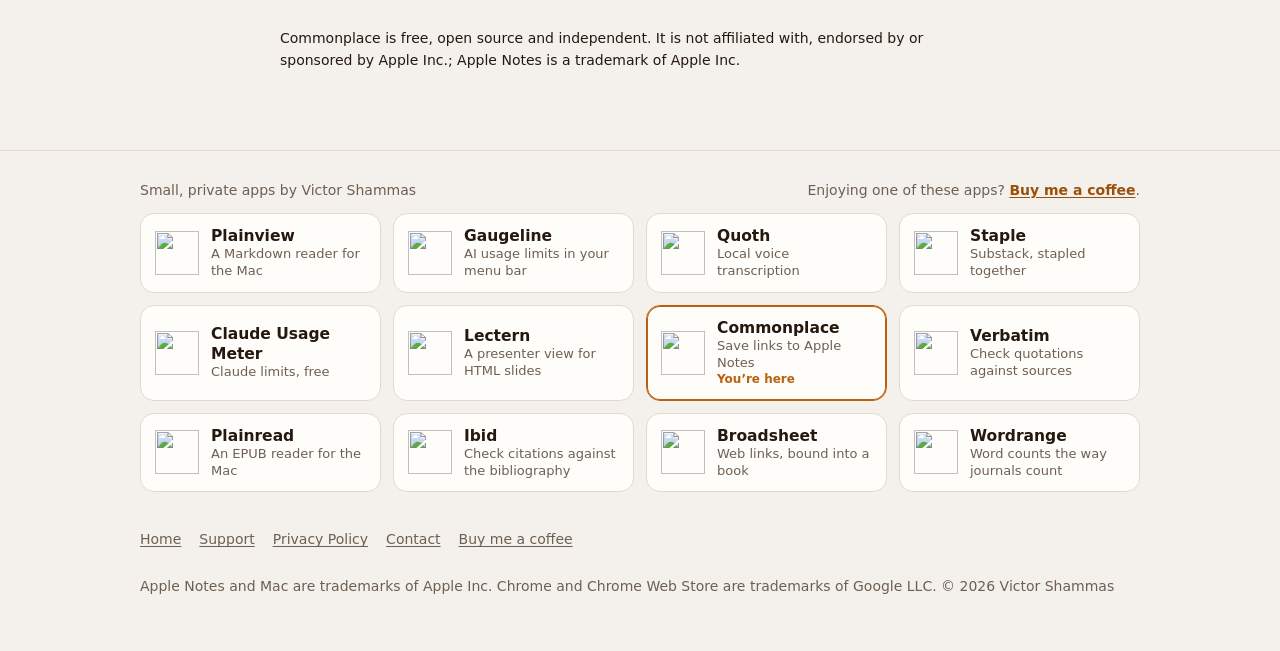
==== commit 8f7d7a3a: "App bar: Claude Usage Meter is free (its source is now private) Co-Authored-By: Claude Opus 5.5 <nor" ====
--- a/docs/privacy.html
+++ b/docs/privacy.html
@@ -69,7 +69,7 @@
       <a class="app-tile" href="https://victorshammas.com/gaugeline/"><img src="https://victorshammas.com/gaugeline/icon.png" alt="" width="44" height="44"><span><strong>Gaugeline</strong><small>AI usage limits in your menu bar</small></span></a>
       <a class="app-tile" href="https://victorshammas.com/quoth/"><img src="https://victorshammas.com/quoth/icon.png" alt="" width="44" height="44"><span><strong>Quoth</strong><small>Local voice transcription</small></span></a>
       <a class="app-tile" href="https://victorshammas.com/staple/"><img src="https://victorshammas.com/staple/icon.png" alt="" width="44" height="44"><span><strong>Staple</strong><small>Substack, stapled together</small></span></a>
-      <a class="app-tile" href="https://victorshammas.com/claude-usage-meter/"><img src="https://victorshammas.com/claude-usage-meter/icon.png" alt="" width="44" height="44"><span><strong>Claude Usage Meter</strong><small>Claude limits, free and open source</small></span></a>
+      <a class="app-tile" href="https://victorshammas.com/claude-usage-meter/"><img src="https://victorshammas.com/claude-usage-meter/icon.png" alt="" width="44" height="44"><span><strong>Claude Usage Meter</strong><small>Claude limits, free</small></span></a>
       <a class="app-tile" href="https://victorshammas.com/lectern/"><img src="https://victorshammas.com/lectern/icon.png" alt="" width="44" height="44"><span><strong>Lectern</strong><small>A presenter view for HTML slides</small></span></a>
       <a class="app-tile current" aria-current="page" href="https://victorshammas.com/commonplace/"><img src="https://victorshammas.com/commonplace/icon.png" alt="" width="44" height="44"><span><strong>Commonplace</strong><small>Save links to Apple Notes</small><em>You’re here</em></span></a>
       <a class="app-tile" href="https://victorshammas.com/verbatim/"><img src="https://victorshammas.com/verbatim/icon.png" alt="" width="44" height="44"><span><strong>Verbatim</strong><small>Check quotations against sources</small></span></a>
